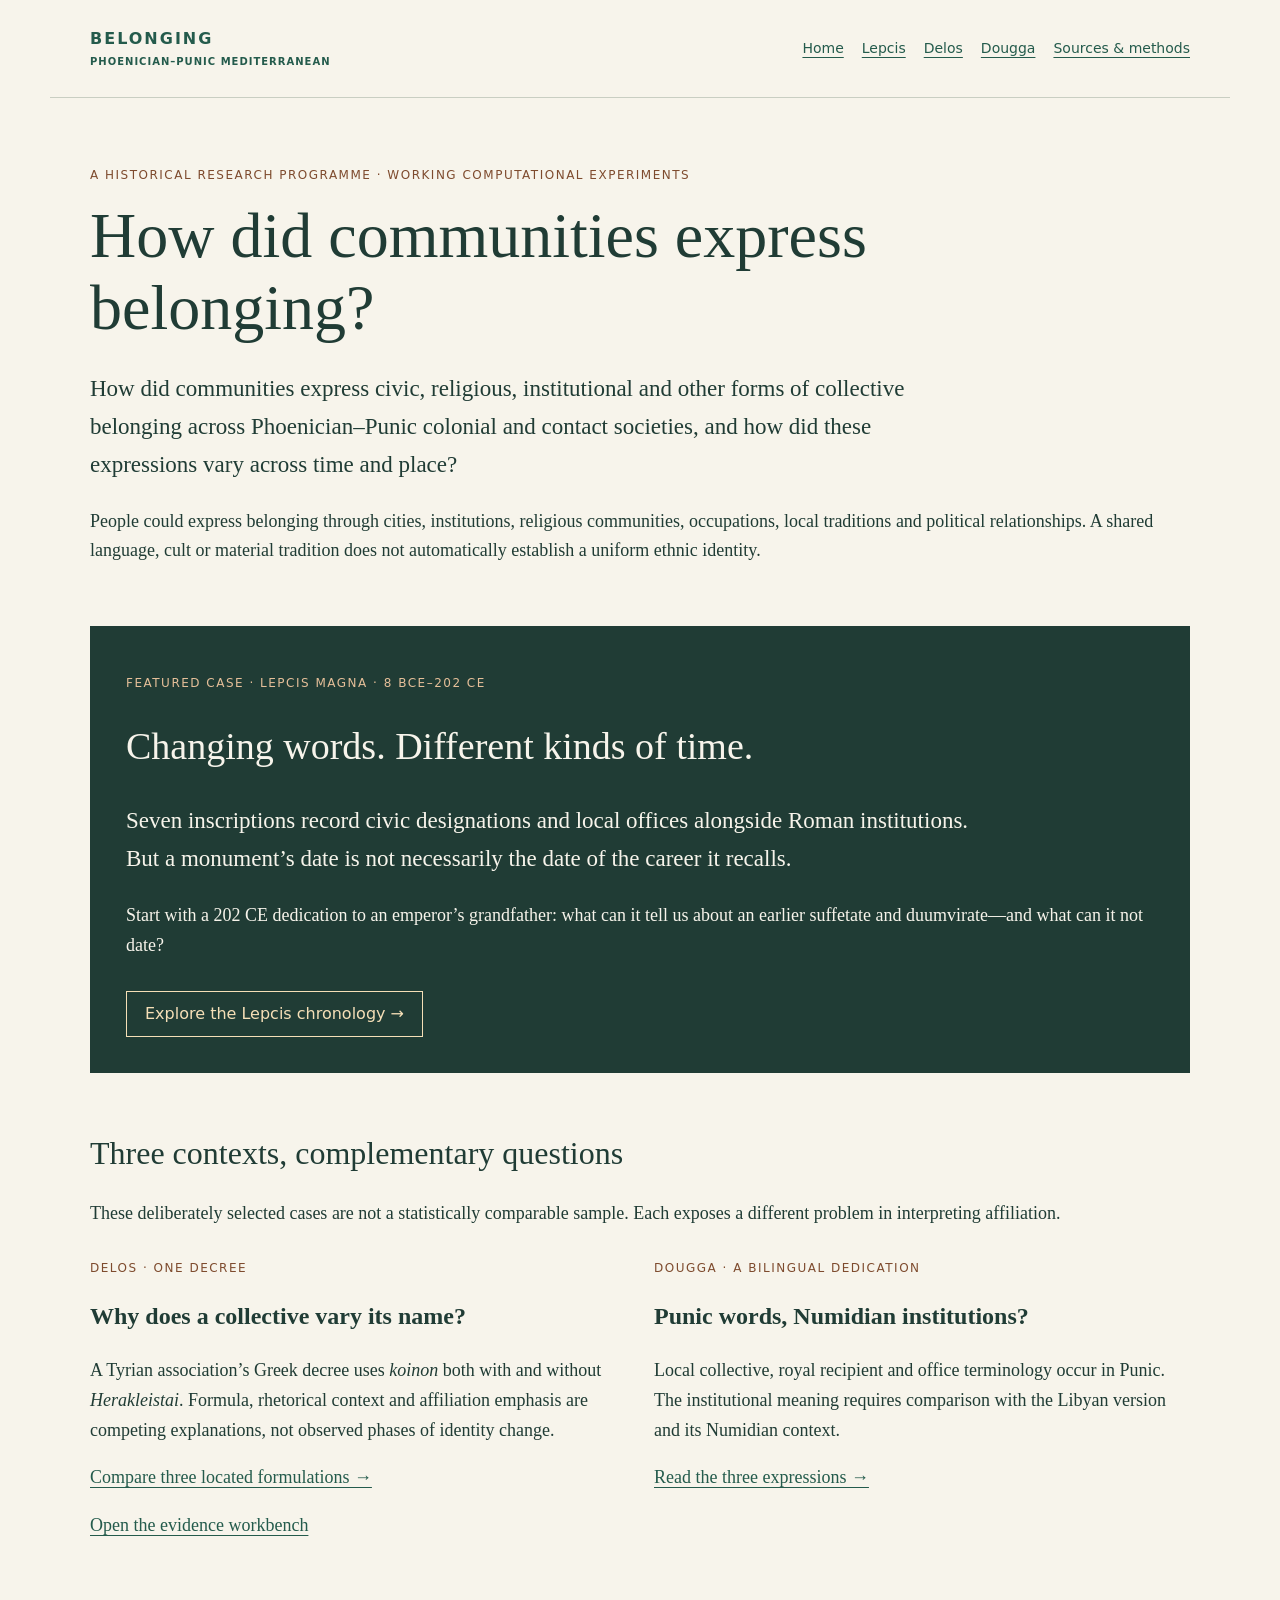
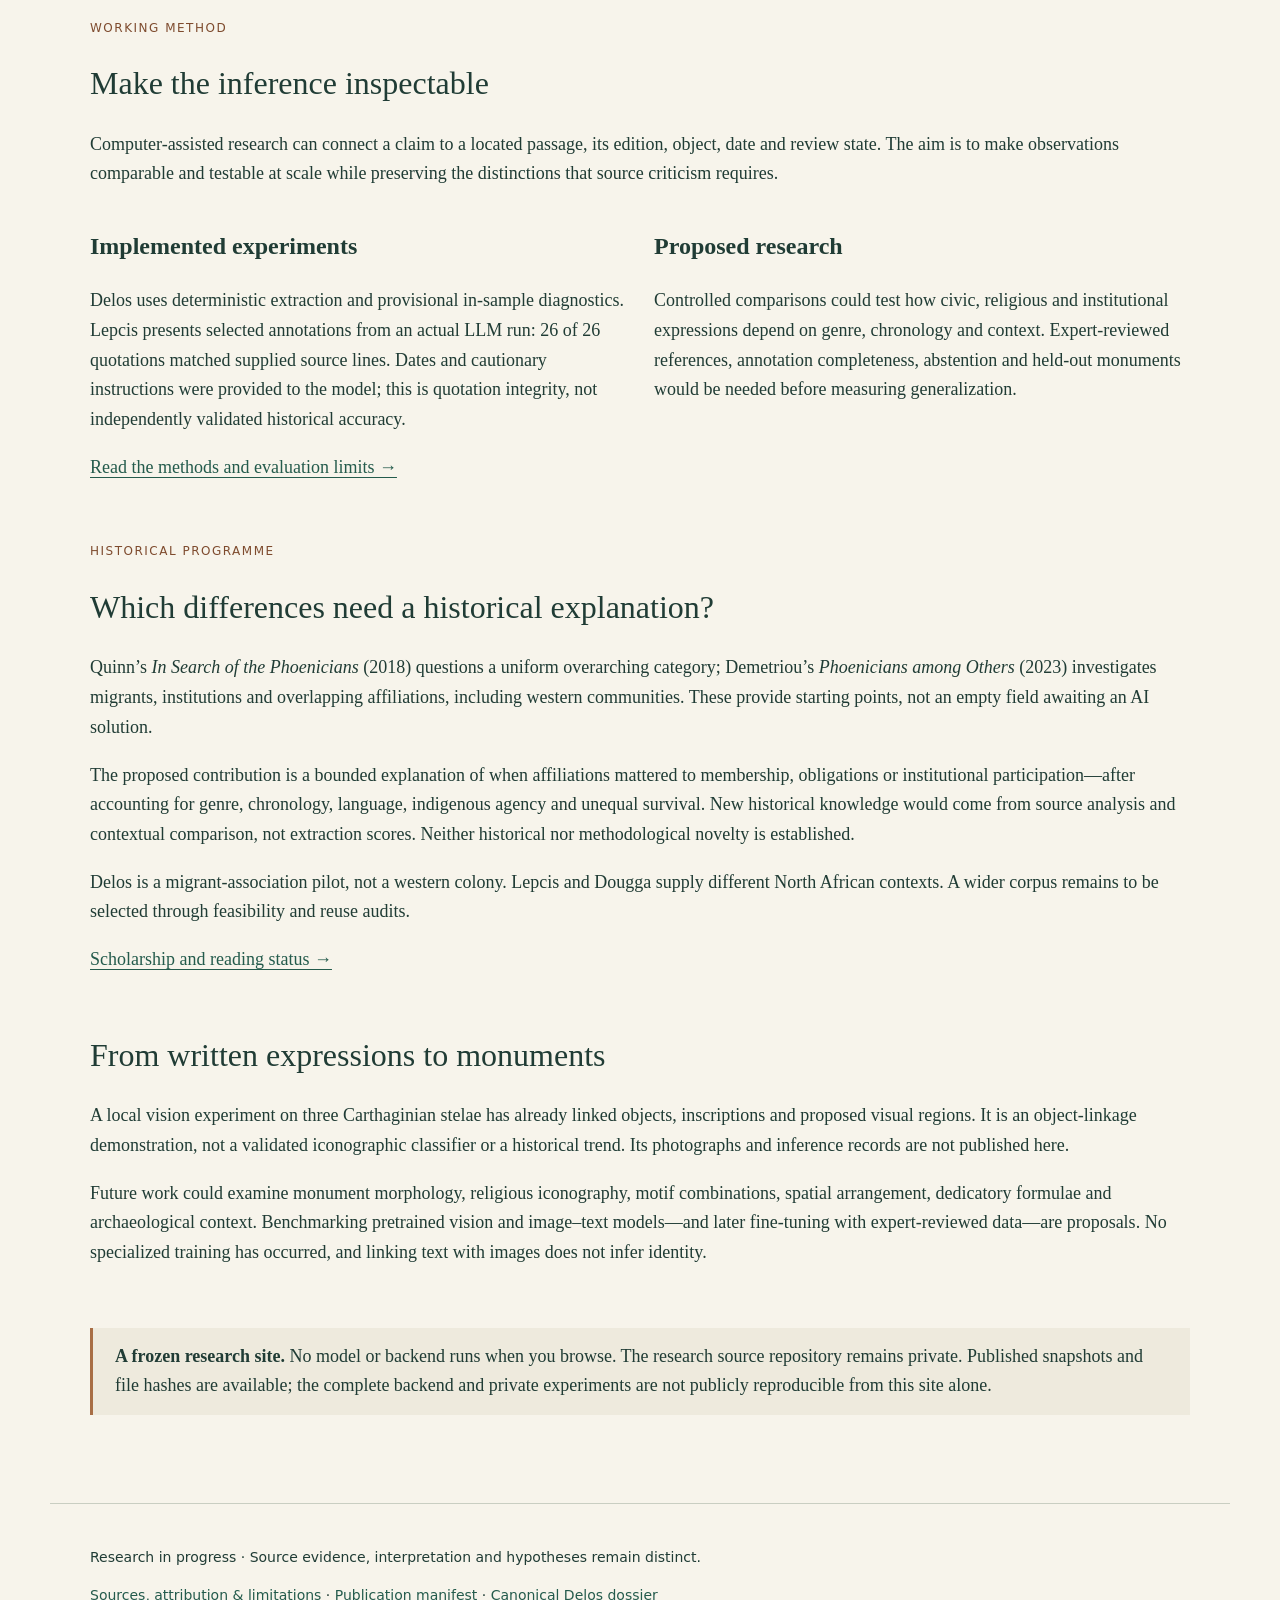
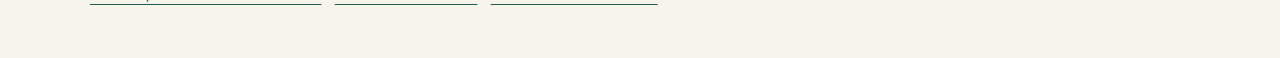
==== index.html @ 30a219bc "feat: publish source-critical Phoenician–Punic research portal" ====
<!doctype html><html lang="en"><head><meta charset="utf-8"><meta name="viewport" content="width=device-width, initial-scale=1"><title>Belonging in the Phoenician–Punic Mediterranean · Belonging</title><link rel="stylesheet" href="assets/research.css"></head><body><a class="skip" href="#main">Skip to content</a><header><a class="brand" href="">BELONGING <span>PHOENICIAN–PUNIC MEDITERRANEAN</span></a><nav aria-label="Research cases"><a href="">Home</a><a href="lepcis/">Lepcis</a><a href="comparison/">Delos</a><a href="dougga/">Dougga</a><a href="sources/">Sources & methods</a></nav></header><main id="main"><p class="eyebrow">A historical research programme · Working computational experiments</p><h1>How did communities express belonging?</h1><p class="lead">How did communities express civic, religious, institutional and other forms of collective belonging across Phoenician–Punic colonial and contact societies, and how did these expressions vary across time and place?</p><p>People could express belonging through cities, institutions, religious communities, occupations, local traditions and political relationships. A shared language, cult or material tradition does not automatically establish a uniform ethnic identity.</p>
<section class="section feature"><p class="eyebrow">Featured case · Lepcis Magna · 8 BCE–202 CE</p><h2>Changing words. Different kinds of time.</h2><p class="lead">Seven inscriptions record civic designations and local offices alongside Roman institutions. But a monument’s date is not necessarily the date of the career it recalls.</p><p>Start with a 202 CE dedication to an emperor’s grandfather: what can it tell us about an earlier suffetate and duumvirate—and what can it not date?</p><a class="button" href="lepcis/">Explore the Lepcis chronology →</a></section>
<section class="section"><h2>Three contexts, complementary questions</h2><p>These deliberately selected cases are not a statistically comparable sample. Each exposes a different problem in interpreting affiliation.</p><div class="grid"><article><p class="eyebrow">Delos · One decree</p><h3>Why does a collective vary its name?</h3><p>A Tyrian association’s Greek decree uses <em>koinon</em> both with and without <em>Herakleistai</em>. Formula, rhetorical context and affiliation emphasis are competing explanations, not observed phases of identity change.</p><a href="comparison/">Compare three located formulations →</a><p><a href="workbench/">Open the evidence workbench</a></p></article><article><p class="eyebrow">Dougga · A bilingual dedication</p><h3>Punic words, Numidian institutions?</h3><p>Local collective, royal recipient and office terminology occur in Punic. The institutional meaning requires comparison with the Libyan version and its Numidian context.</p><a href="dougga/">Read the three expressions →</a></article></div></section>
<section class="section" id="methods"><p class="eyebrow">Working method</p><h2>Make the inference inspectable</h2><p>Computer-assisted research can connect a claim to a located passage, its edition, object, date and review state. The aim is to make observations comparable and testable at scale while preserving the distinctions that source criticism requires.</p><div class="grid"><article><h3>Implemented experiments</h3><p>Delos uses deterministic extraction and provisional in-sample diagnostics. Lepcis presents selected annotations from an actual LLM run: 26 of 26 quotations matched supplied source lines. Dates and cautionary instructions were provided to the model; this is quotation integrity, not independently validated historical accuracy.</p></article><article><h3>Proposed research</h3><p>Controlled comparisons could test how civic, religious and institutional expressions depend on genre, chronology and context. Expert-reviewed references, annotation completeness, abstention and held-out monuments would be needed before measuring generalization.</p></article></div><a href="sources/#methods">Read the methods and evaluation limits →</a></section>
<section class="section" id="programme"><p class="eyebrow">Historical programme</p><h2>Which differences need a historical explanation?</h2><p>Quinn’s <em>In Search of the Phoenicians</em> (2018) questions a uniform overarching category; Demetriou’s <em>Phoenicians among Others</em> (2023) investigates migrants, institutions and overlapping affiliations, including western communities. These provide starting points, not an empty field awaiting an AI solution.</p><p>The proposed contribution is a bounded explanation of when affiliations mattered to membership, obligations or institutional participation—after accounting for genre, chronology, language, indigenous agency and unequal survival. New historical knowledge would come from source analysis and contextual comparison, not extraction scores. Neither historical nor methodological novelty is established.</p><p>Delos is a migrant-association pilot, not a western colony. Lepcis and Dougga supply different North African contexts. A wider corpus remains to be selected through feasibility and reuse audits.</p><a href="sources/#bibliography">Scholarship and reading status →</a></section>
<section class="section"><h2>From written expressions to monuments</h2><p>A local vision experiment on three Carthaginian stelae has already linked objects, inscriptions and proposed visual regions. It is an object-linkage demonstration, not a validated iconographic classifier or a historical trend. Its photographs and inference records are not published here.</p><p>Future work could examine monument morphology, religious iconography, motif combinations, spatial arrangement, dedicatory formulae and archaeological context. Benchmarking pretrained vision and image–text models—and later fine-tuning with expert-reviewed data—are proposals. No specialized training has occurred, and linking text with images does not infer identity.</p></section>
<section class="notice"><strong>A frozen research site.</strong> No model or backend runs when you browse. The research source repository remains private. Published snapshots and file hashes are available; the complete backend and private experiments are not publicly reproducible from this site alone.</section></main><footer><p>Research in progress · Source evidence, interpretation and hypotheses remain distinct.</p><a href="sources/">Sources, attribution & limitations</a> · <a href="manifest.json">Publication manifest</a> · <a href="snapshot/export.json">Canonical Delos dossier</a></footer></body></html>
---- assets/research.css ----
*{box-sizing:border-box}body{margin:0;background:#f7f4eb;color:#203c35;font:18px/1.65 Georgia,"Times New Roman",serif}a{color:#245b4c;text-underline-offset:4px}a:hover{color:#92532c}header,main,footer{max-width:1180px;margin:auto;padding:28px 40px}header{border-bottom:1px solid #c9cec2;display:flex;gap:24px;justify-content:space-between;align-items:center}.brand{font:700 16px/1.4 system-ui;text-decoration:none;letter-spacing:2px}.brand span{display:block;font-size:10px;letter-spacing:1px;margin-top:5px}nav{display:flex;gap:18px;flex-wrap:wrap;font:14px/1.5 system-ui}main{padding-top:56px}h1{font-size:clamp(36px,5vw,64px);line-height:1.12;font-weight:400;max-width:960px;margin:16px 0 26px}h2{font-size:32px;line-height:1.25;font-weight:400}h3{font-size:24px;line-height:1.3}.eyebrow,.label{font:12px/1.5 system-ui;text-transform:uppercase;letter-spacing:1.5px;color:#7e4b2e}.lead{font-size:23px;max-width:850px}.muted,small{font:14px/1.6 system-ui;color:#52625b}.section{margin:60px 0}.grid{display:grid;grid-template-columns:1fr 1fr;gap:28px}.feature{background:#203c35;color:#f7f4eb;padding:36px}.feature a{color:#f5dfb7}.feature .eyebrow{color:#e5bf99}.feature h2{font-size:38px}.button{display:inline-block;padding:10px 18px;border:1px solid currentColor;text-decoration:none;font:16px/1.5 system-ui;margin-top:12px}.notice{border-left:3px solid #a86e45;padding:14px 22px;background:#eeeadd}.timeline{list-style:none;margin:30px 0;padding:0}.timeline>li{display:grid;grid-template-columns:140px 1fr;gap:22px;border-top:1px solid #b9c5bc;padding:28px 0}.date{font:22px/1.4 system-ui;color:#824c2d}.date small{display:block;font-size:12px}.entry h3{margin:0 0 10px}.quote{font-size:24px;line-height:1.5;white-space:pre-wrap;overflow-wrap:anywhere;margin:16px 0}.entry p{margin:12px 0}.entry .label{margin-bottom:4px}.timepair{display:grid;grid-template-columns:1fr 1fr;gap:24px}.timebox{padding:24px;background:#e3e9e1;border-top:3px solid #42685a}.timebox strong{display:block;font:30px/1.2 Georgia;margin-bottom:12px}.timebox.earlier{background:#efe6d7;border-color:#a86e45}details{margin:16px 0;border:1px solid #b9c5bc;padding:16px 22px}summary{cursor:pointer;font:17px/1.5 system-ui}details[open] summary{margin-bottom:20px}.annotation{border-top:1px solid #bec7bc;padding:20px 0}.annotation dl{display:grid;grid-template-columns:150px 1fr;gap:8px;font:15px/1.6 system-ui}dt{font-weight:600}dd{margin:0}footer{border-top:1px solid #c9cec2;font:14px/1.7 system-ui;margin-top:60px;padding-bottom:50px}.skip{position:absolute;left:-10000px}.skip:focus{left:10px;top:10px;background:white;padding:10px}code{overflow-wrap:anywhere}a:focus-visible,summary:focus-visible{outline:3px solid #a86e45;outline-offset:5px}@media(max-width:680px){header,main,footer{padding:24px}header{display:block}nav{margin-top:22px;gap:12px}h1{font-size:38px}.grid,.timepair{grid-template-columns:1fr}.timeline>li{grid-template-columns:1fr;gap:8px}.date{font-size:21px}.feature{padding:24px}.quote{font-size:21px}.annotation dl{grid-template-columns:1fr}dd{margin-bottom:12px}.lead{font-size:21px}}
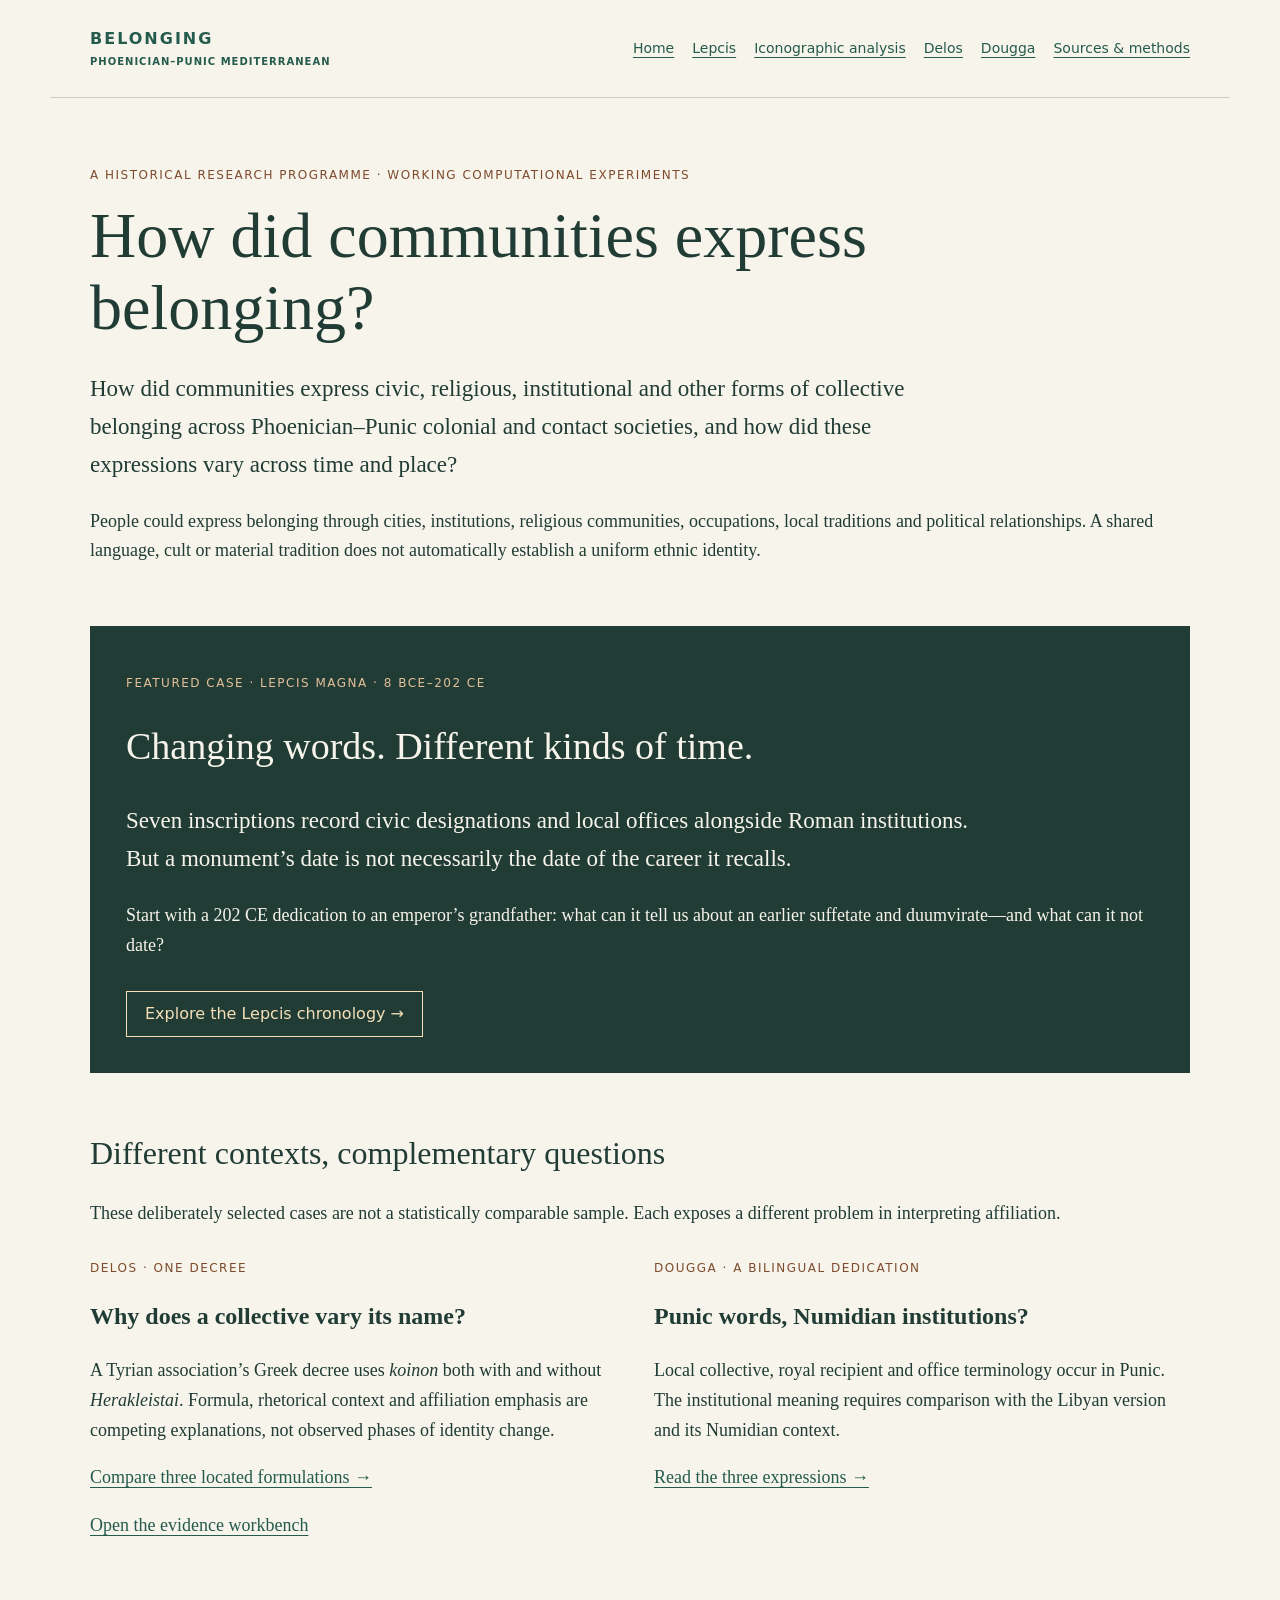
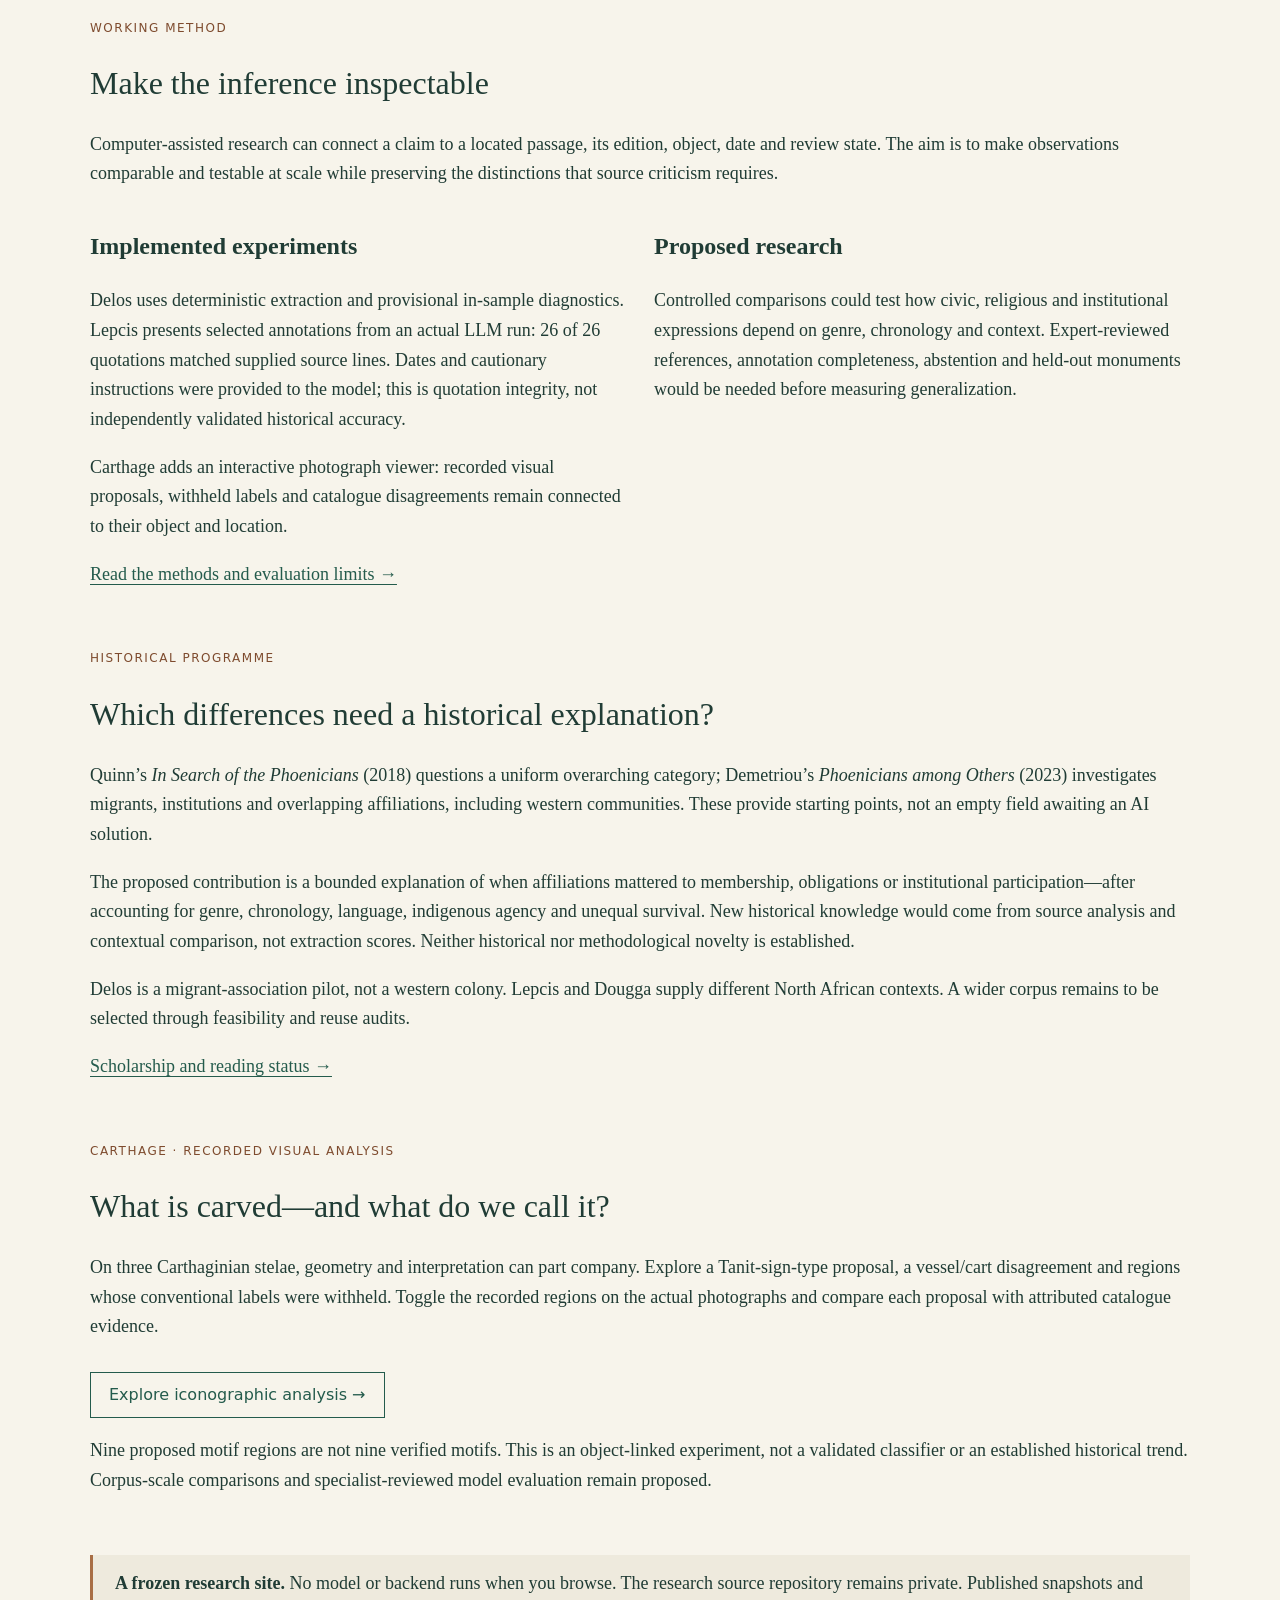
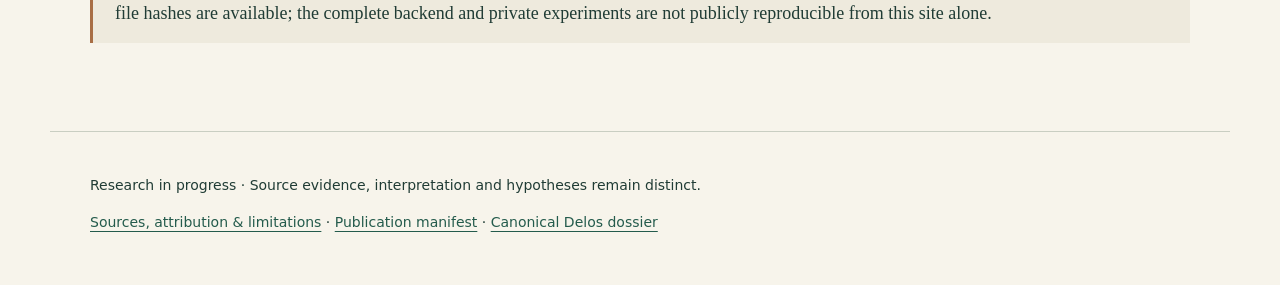
==== commit f64625c7: "feat: publish source-critical iconographic analysis viewer" ====
--- a/index.html
+++ b/index.html
@@ -1,7 +1,7 @@
-<!doctype html><html lang="en"><head><meta charset="utf-8"><meta name="viewport" content="width=device-width, initial-scale=1"><title>Belonging in the Phoenician–Punic Mediterranean · Belonging</title><link rel="stylesheet" href="assets/research.css"></head><body><a class="skip" href="#main">Skip to content</a><header><a class="brand" href="">BELONGING <span>PHOENICIAN–PUNIC MEDITERRANEAN</span></a><nav aria-label="Research cases"><a href="">Home</a><a href="lepcis/">Lepcis</a><a href="comparison/">Delos</a><a href="dougga/">Dougga</a><a href="sources/">Sources & methods</a></nav></header><main id="main"><p class="eyebrow">A historical research programme · Working computational experiments</p><h1>How did communities express belonging?</h1><p class="lead">How did communities express civic, religious, institutional and other forms of collective belonging across Phoenician–Punic colonial and contact societies, and how did these expressions vary across time and place?</p><p>People could express belonging through cities, institutions, religious communities, occupations, local traditions and political relationships. A shared language, cult or material tradition does not automatically establish a uniform ethnic identity.</p>
+<!doctype html><html lang="en"><head><meta charset="utf-8"><meta name="viewport" content="width=device-width, initial-scale=1"><title>Belonging in the Phoenician–Punic Mediterranean · Belonging</title><link rel="stylesheet" href="assets/research.css"></head><body><a class="skip" href="#main">Skip to content</a><header><a class="brand" href="">BELONGING <span>PHOENICIAN–PUNIC MEDITERRANEAN</span></a><nav aria-label="Research cases"><a href="">Home</a><a href="lepcis/">Lepcis</a><a href="iconography/">Iconographic analysis</a><a href="comparison/">Delos</a><a href="dougga/">Dougga</a><a href="sources/">Sources & methods</a></nav></header><main id="main"><p class="eyebrow">A historical research programme · Working computational experiments</p><h1>How did communities express belonging?</h1><p class="lead">How did communities express civic, religious, institutional and other forms of collective belonging across Phoenician–Punic colonial and contact societies, and how did these expressions vary across time and place?</p><p>People could express belonging through cities, institutions, religious communities, occupations, local traditions and political relationships. A shared language, cult or material tradition does not automatically establish a uniform ethnic identity.</p>
 <section class="section feature"><p class="eyebrow">Featured case · Lepcis Magna · 8 BCE–202 CE</p><h2>Changing words. Different kinds of time.</h2><p class="lead">Seven inscriptions record civic designations and local offices alongside Roman institutions. But a monument’s date is not necessarily the date of the career it recalls.</p><p>Start with a 202 CE dedication to an emperor’s grandfather: what can it tell us about an earlier suffetate and duumvirate—and what can it not date?</p><a class="button" href="lepcis/">Explore the Lepcis chronology →</a></section>
-<section class="section"><h2>Three contexts, complementary questions</h2><p>These deliberately selected cases are not a statistically comparable sample. Each exposes a different problem in interpreting affiliation.</p><div class="grid"><article><p class="eyebrow">Delos · One decree</p><h3>Why does a collective vary its name?</h3><p>A Tyrian association’s Greek decree uses <em>koinon</em> both with and without <em>Herakleistai</em>. Formula, rhetorical context and affiliation emphasis are competing explanations, not observed phases of identity change.</p><a href="comparison/">Compare three located formulations →</a><p><a href="workbench/">Open the evidence workbench</a></p></article><article><p class="eyebrow">Dougga · A bilingual dedication</p><h3>Punic words, Numidian institutions?</h3><p>Local collective, royal recipient and office terminology occur in Punic. The institutional meaning requires comparison with the Libyan version and its Numidian context.</p><a href="dougga/">Read the three expressions →</a></article></div></section>
-<section class="section" id="methods"><p class="eyebrow">Working method</p><h2>Make the inference inspectable</h2><p>Computer-assisted research can connect a claim to a located passage, its edition, object, date and review state. The aim is to make observations comparable and testable at scale while preserving the distinctions that source criticism requires.</p><div class="grid"><article><h3>Implemented experiments</h3><p>Delos uses deterministic extraction and provisional in-sample diagnostics. Lepcis presents selected annotations from an actual LLM run: 26 of 26 quotations matched supplied source lines. Dates and cautionary instructions were provided to the model; this is quotation integrity, not independently validated historical accuracy.</p></article><article><h3>Proposed research</h3><p>Controlled comparisons could test how civic, religious and institutional expressions depend on genre, chronology and context. Expert-reviewed references, annotation completeness, abstention and held-out monuments would be needed before measuring generalization.</p></article></div><a href="sources/#methods">Read the methods and evaluation limits →</a></section>
+<section class="section"><h2>Different contexts, complementary questions</h2><p>These deliberately selected cases are not a statistically comparable sample. Each exposes a different problem in interpreting affiliation.</p><div class="grid"><article><p class="eyebrow">Delos · One decree</p><h3>Why does a collective vary its name?</h3><p>A Tyrian association’s Greek decree uses <em>koinon</em> both with and without <em>Herakleistai</em>. Formula, rhetorical context and affiliation emphasis are competing explanations, not observed phases of identity change.</p><a href="comparison/">Compare three located formulations →</a><p><a href="workbench/">Open the evidence workbench</a></p></article><article><p class="eyebrow">Dougga · A bilingual dedication</p><h3>Punic words, Numidian institutions?</h3><p>Local collective, royal recipient and office terminology occur in Punic. The institutional meaning requires comparison with the Libyan version and its Numidian context.</p><a href="dougga/">Read the three expressions →</a></article></div></section>
+<section class="section" id="methods"><p class="eyebrow">Working method</p><h2>Make the inference inspectable</h2><p>Computer-assisted research can connect a claim to a located passage, its edition, object, date and review state. The aim is to make observations comparable and testable at scale while preserving the distinctions that source criticism requires.</p><div class="grid"><article><h3>Implemented experiments</h3><p>Delos uses deterministic extraction and provisional in-sample diagnostics. Lepcis presents selected annotations from an actual LLM run: 26 of 26 quotations matched supplied source lines. Dates and cautionary instructions were provided to the model; this is quotation integrity, not independently validated historical accuracy.</p><p>Carthage adds an interactive photograph viewer: recorded visual proposals, withheld labels and catalogue disagreements remain connected to their object and location.</p></article><article><h3>Proposed research</h3><p>Controlled comparisons could test how civic, religious and institutional expressions depend on genre, chronology and context. Expert-reviewed references, annotation completeness, abstention and held-out monuments would be needed before measuring generalization.</p></article></div><a href="sources/#methods">Read the methods and evaluation limits →</a></section>
 <section class="section" id="programme"><p class="eyebrow">Historical programme</p><h2>Which differences need a historical explanation?</h2><p>Quinn’s <em>In Search of the Phoenicians</em> (2018) questions a uniform overarching category; Demetriou’s <em>Phoenicians among Others</em> (2023) investigates migrants, institutions and overlapping affiliations, including western communities. These provide starting points, not an empty field awaiting an AI solution.</p><p>The proposed contribution is a bounded explanation of when affiliations mattered to membership, obligations or institutional participation—after accounting for genre, chronology, language, indigenous agency and unequal survival. New historical knowledge would come from source analysis and contextual comparison, not extraction scores. Neither historical nor methodological novelty is established.</p><p>Delos is a migrant-association pilot, not a western colony. Lepcis and Dougga supply different North African contexts. A wider corpus remains to be selected through feasibility and reuse audits.</p><a href="sources/#bibliography">Scholarship and reading status →</a></section>
-<section class="section"><h2>From written expressions to monuments</h2><p>A local vision experiment on three Carthaginian stelae has already linked objects, inscriptions and proposed visual regions. It is an object-linkage demonstration, not a validated iconographic classifier or a historical trend. Its photographs and inference records are not published here.</p><p>Future work could examine monument morphology, religious iconography, motif combinations, spatial arrangement, dedicatory formulae and archaeological context. Benchmarking pretrained vision and image–text models—and later fine-tuning with expert-reviewed data—are proposals. No specialized training has occurred, and linking text with images does not infer identity.</p></section>
+<section class="section"><p class="eyebrow">Carthage · Recorded visual analysis</p><h2>What is carved—and what do we call it?</h2><p>On three Carthaginian stelae, geometry and interpretation can part company. Explore a Tanit-sign-type proposal, a vessel/cart disagreement and regions whose conventional labels were withheld. Toggle the recorded regions on the actual photographs and compare each proposal with attributed catalogue evidence.</p><a class="button" href="iconography/">Explore iconographic analysis →</a><p>Nine proposed motif regions are not nine verified motifs. This is an object-linked experiment, not a validated classifier or an established historical trend. Corpus-scale comparisons and specialist-reviewed model evaluation remain proposed.</p></section>
 <section class="notice"><strong>A frozen research site.</strong> No model or backend runs when you browse. The research source repository remains private. Published snapshots and file hashes are available; the complete backend and private experiments are not publicly reproducible from this site alone.</section></main><footer><p>Research in progress · Source evidence, interpretation and hypotheses remain distinct.</p><a href="sources/">Sources, attribution & limitations</a> · <a href="manifest.json">Publication manifest</a> · <a href="snapshot/export.json">Canonical Delos dossier</a></footer></body></html>
